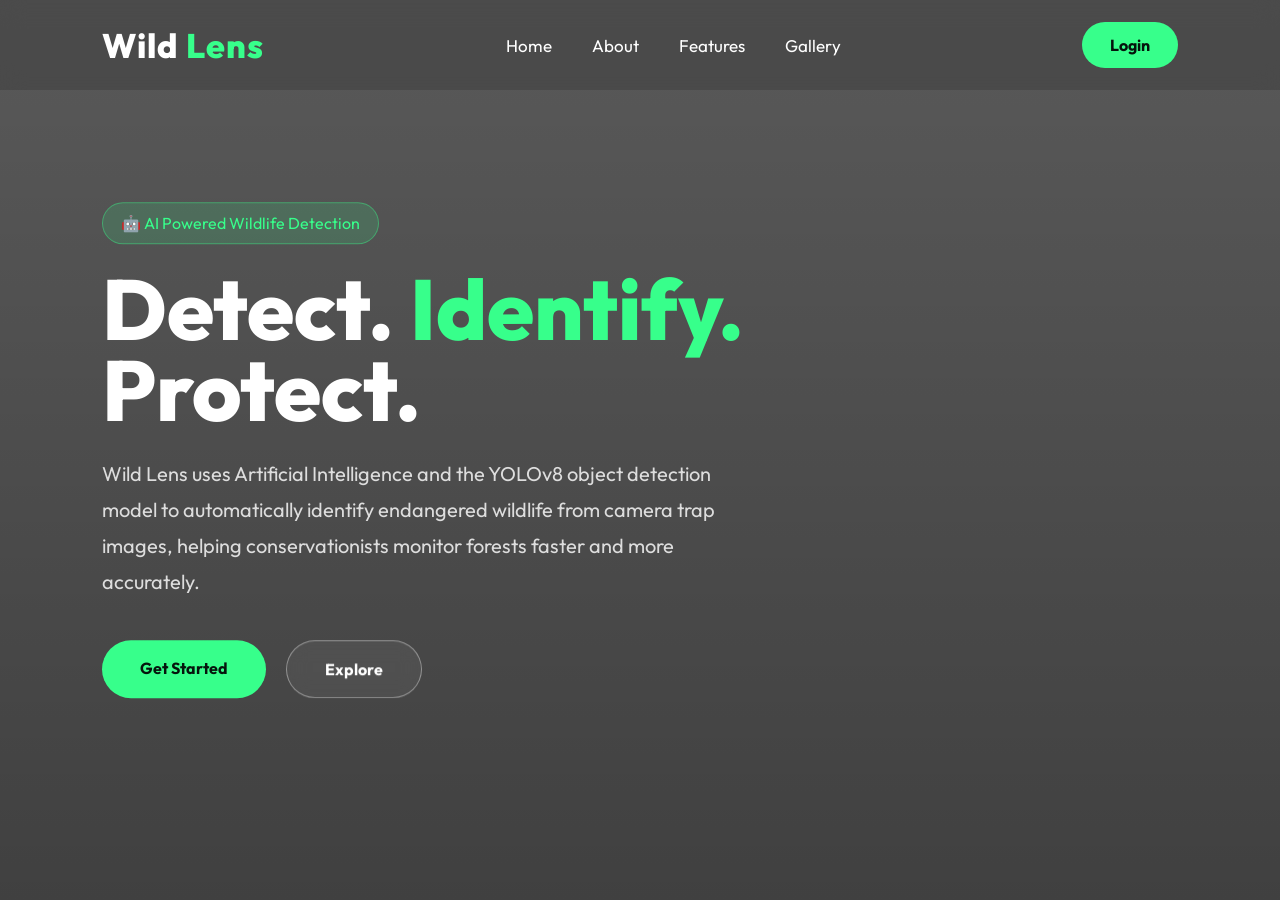
==== frontend/index.html @ 8aa2757b "Add Flask backend, frontend, auth, admin and two-stage pipeline" ====
<!DOCTYPE html>
<html lang="en">
<head>
<meta charset="UTF-8">
<meta name="viewport" content="width=device-width, initial-scale=1.0">
<title>Wild Lens | AI Wildlife Detection</title>

<link href="https://fonts.googleapis.com/css2?family=Outfit:wght@300;400;500;600;700;800&display=swap" rel="stylesheet">

<style>
*{
margin:0;
padding:0;
box-sizing:border-box;
font-family:'Outfit',sans-serif;
}

body{
overflow:hidden;
color:#fff;
}

.hero{
height:100vh;
background:
linear-gradient(rgba(0,0,0,.65),rgba(0,0,0,.75)),
url("https://upload.wikimedia.org/wikipedia/commons/5/56/Tiger.50.jpg");
background-size:cover;
background-position:center;
position:relative;
}

/* NAVBAR */

nav{
position:absolute;
top:0;
left:0;
width:100%;
padding:22px 8%;
display:flex;
justify-content:space-between;
align-items:center;
backdrop-filter:blur(12px);
background:rgba(0,0,0,.15);
}

.logo{
font-size:34px;
font-weight:800;
letter-spacing:1px;
}

.logo span{
color:#37ff8b;
}

nav ul{
display:flex;
list-style:none;
gap:40px;
}

nav ul li a{
text-decoration:none;
color:white;
font-size:17px;
transition:.3s;
}

nav ul li a:hover{
color:#37ff8b;
}

.login{
padding:13px 28px;
background:#37ff8b;
border-radius:40px;
color:#05140c;
text-decoration:none;
font-weight:700;
transition:.3s;
}

.login:hover{
box-shadow:0 0 20px #37ff8b;
}

/* HERO */

.content{
position:absolute;
top:50%;
left:8%;
transform:translateY(-50%);
max-width:650px;
}

.badge{
display:inline-block;
padding:10px 18px;
background:rgba(55,255,139,.15);
border:1px solid rgba(55,255,139,.4);
border-radius:30px;
color:#37ff8b;
margin-bottom:25px;
}

h1{
font-size:85px;
line-height:.95;
margin-bottom:25px;
font-weight:800;
}

.green{
color:#37ff8b;
}

p{
font-size:20px;
line-height:1.8;
color:#ddd;
margin-bottom:40px;
}

.buttons{
display:flex;
gap:20px;
}

.btn{
padding:18px 38px;
border-radius:50px;
text-decoration:none;
font-weight:700;
transition:.3s;
}

.primary{
background:#37ff8b;
color:#06150d;
}

.primary:hover{
transform:translateY(-5px);
box-shadow:0 0 35px #37ff8b;
}

.secondary{
border:1px solid rgba(255,255,255,.4);
color:white;
background:rgba(255,255,255,.05);
backdrop-filter:blur(10px);
}

.secondary:hover{
background:rgba(255,255,255,.12);
}

.scroll{
position:absolute;
bottom:20px;
left:50%;
transform:translateX(-50%);
font-size:14px;
letter-spacing:3px;
}

@media(max-width:900px){

nav ul{
display:none;
}

h1{
font-size:55px;
}

.content{
left:6%;
right:6%;
}

.buttons{
flex-direction:column;
width:220px;
}

}
</style>

</head>

<body>

<section class="hero">

<nav>

<div class="logo">
Wild <span>Lens</span>
</div>

<ul>
<li><a href="#">Home</a></li>
<li><a href="#">About</a></li>
<li><a href="#">Features</a></li>
<li><a href="#">Gallery</a></li>
</ul>

<a href="login.html" class="login">Login</a>

</nav>

<div class="content">

<div class="badge">
🤖 AI Powered Wildlife Detection
</div>

<h1>
Detect.
<span class="green">Identify.</span>
Protect.
</h1>

<p>
Wild Lens uses Artificial Intelligence and the YOLOv8 object detection model to automatically identify endangered wildlife from camera trap images, helping conservationists monitor forests faster and more accurately.
</p>

<div class="buttons">
<a href="login.html" class="btn primary">Get Started</a>
<a href="#" class="btn secondary">Explore</a>
</div>

</div>

</section>

</body>
</html>
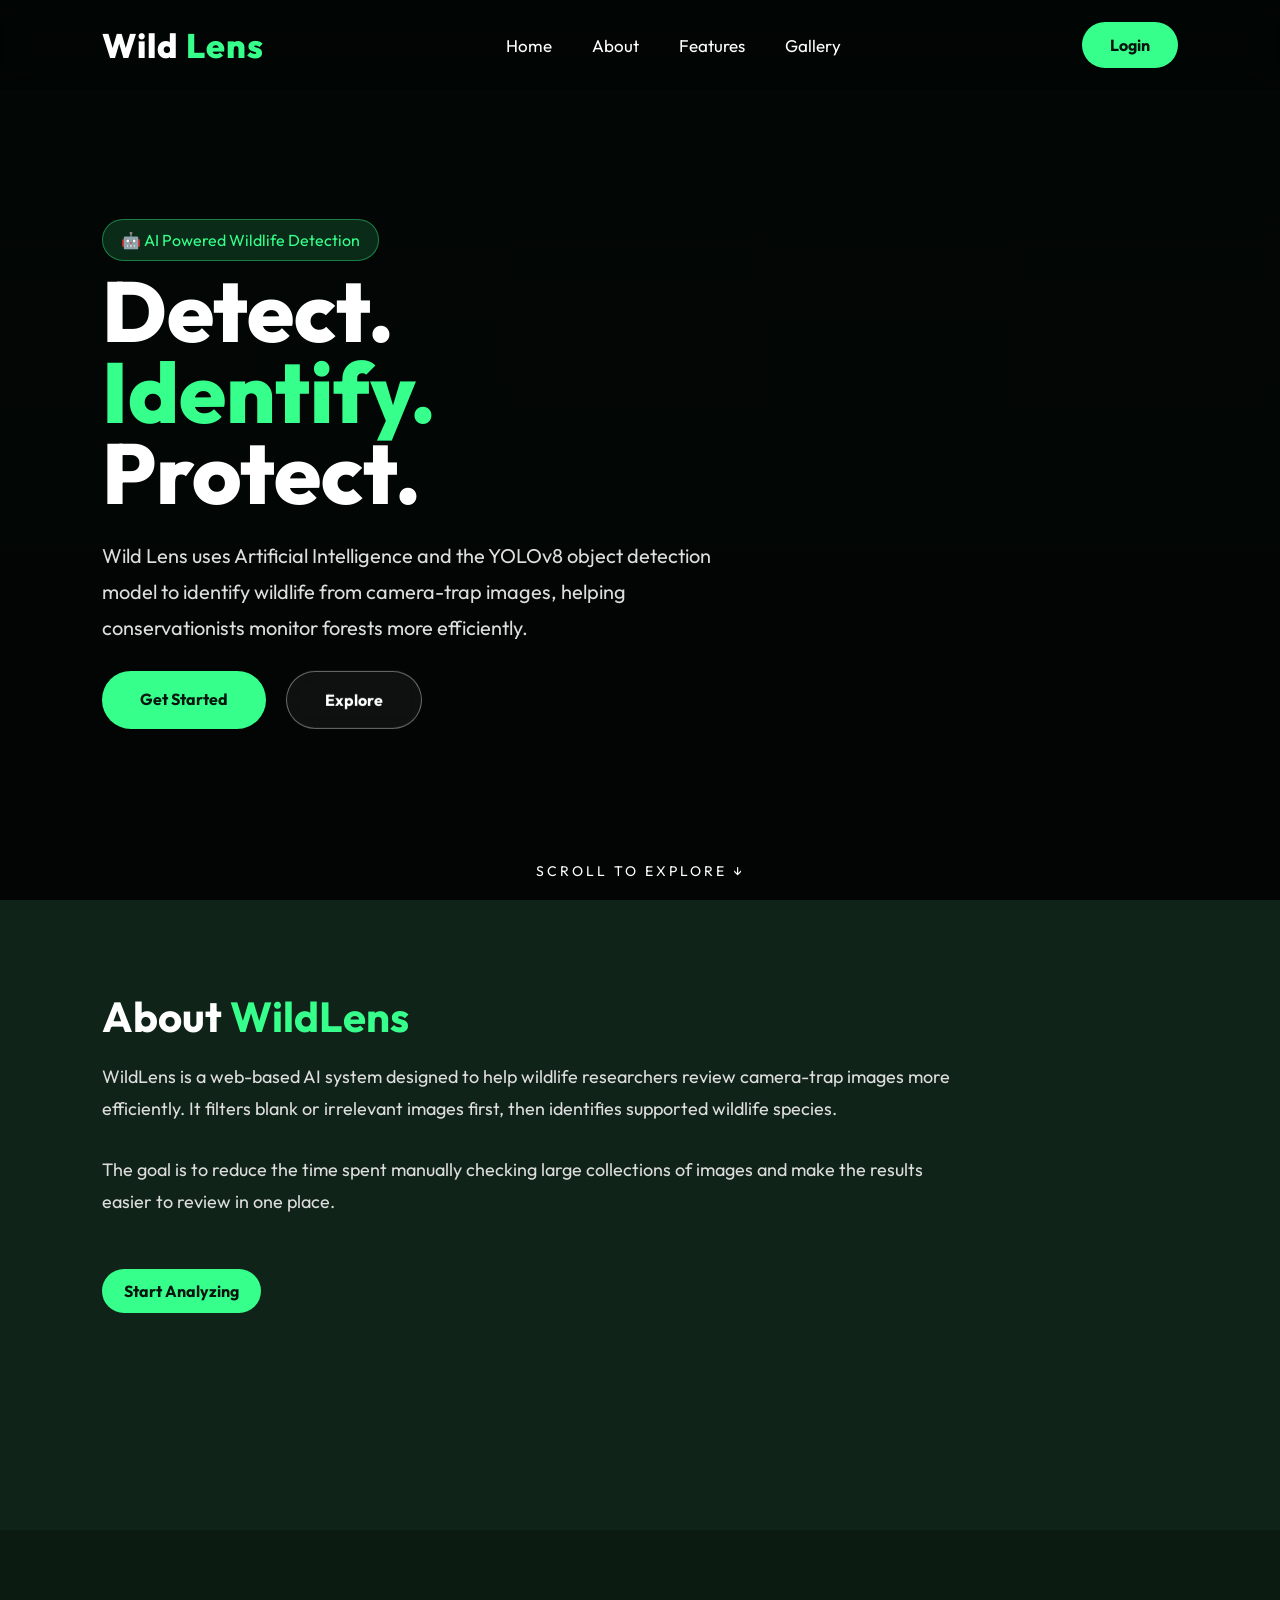
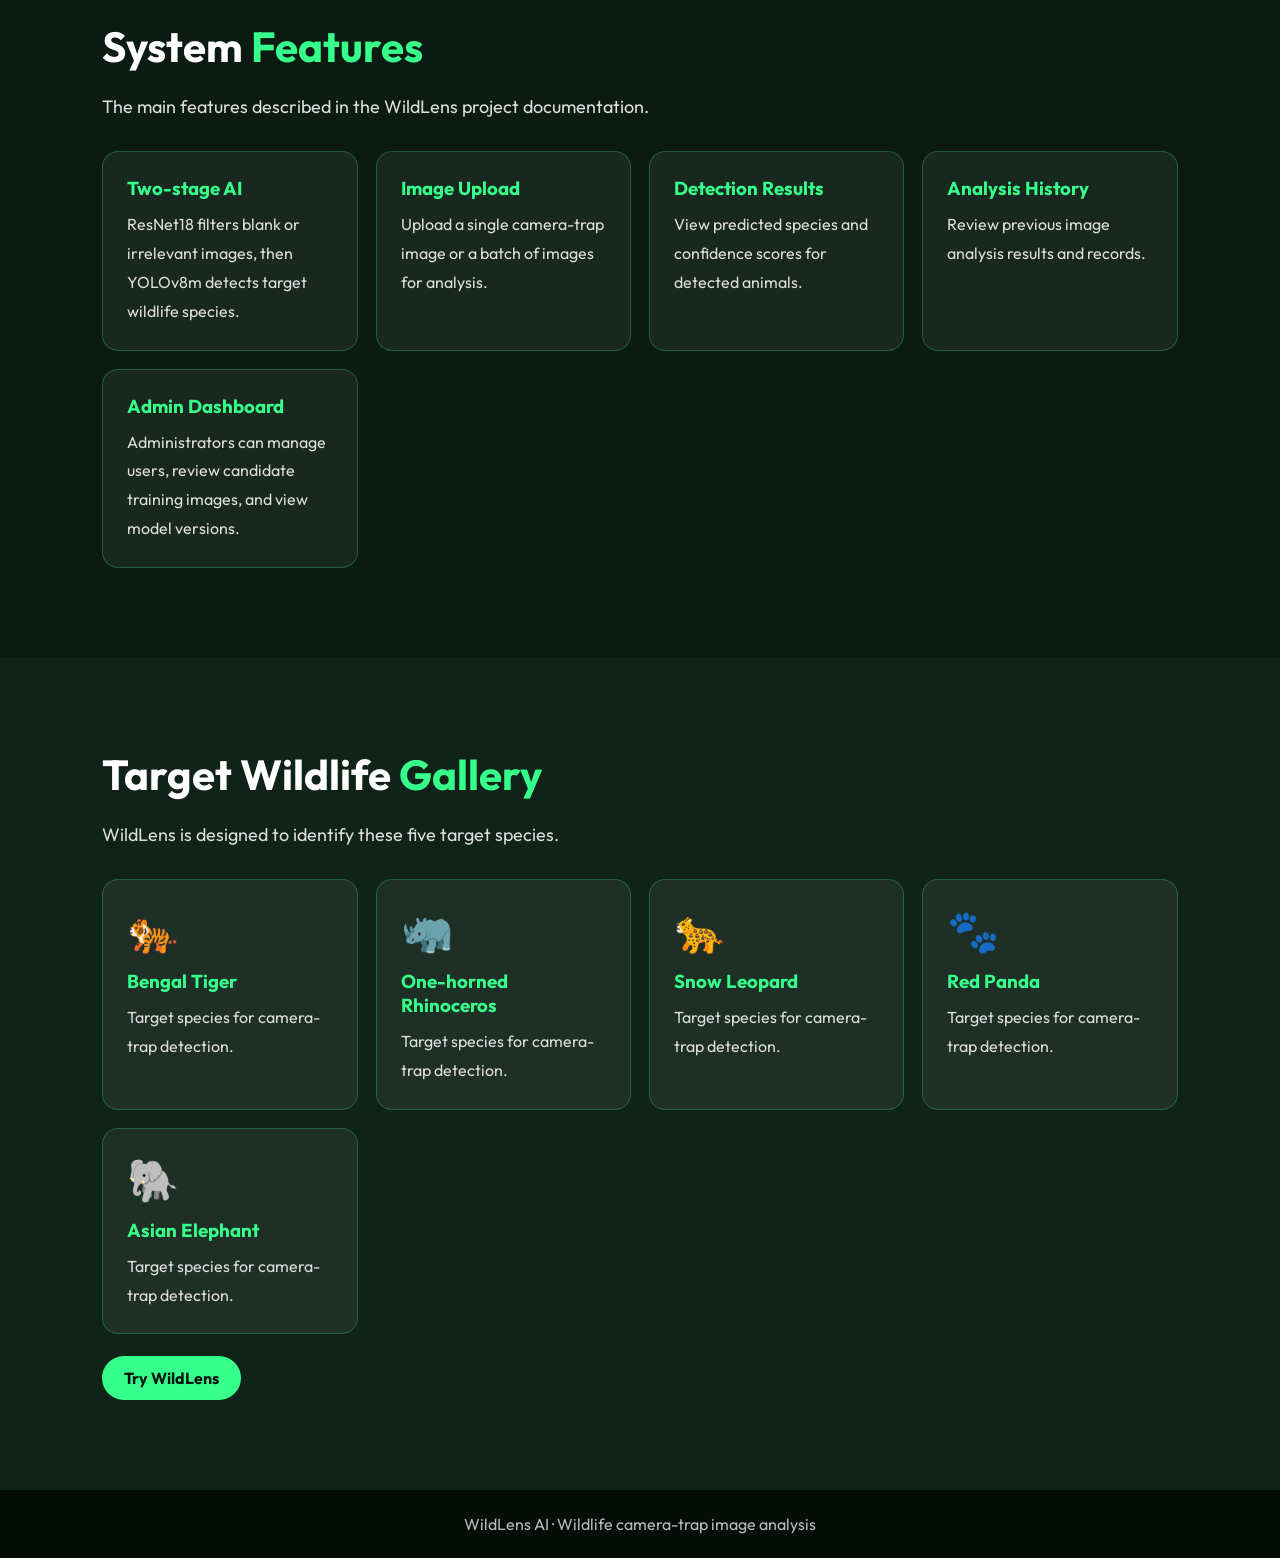
==== commit aecd1e05: "Add screenshots" ====
--- a/frontend/index.html
+++ b/frontend/index.html
@@ -1,242 +1,437 @@
-<!DOCTYPE html>
+<!doctype html>
 <html lang="en">
-<head>
-<meta charset="UTF-8">
-<meta name="viewport" content="width=device-width, initial-scale=1.0">
-<title>Wild Lens | AI Wildlife Detection</title>
-
-<link href="https://fonts.googleapis.com/css2?family=Outfit:wght@300;400;500;600;700;800&display=swap" rel="stylesheet">
-
-<style>
-*{
-margin:0;
-padding:0;
-box-sizing:border-box;
-font-family:'Outfit',sans-serif;
-}
-
-body{
-overflow:hidden;
-color:#fff;
-}
-
-.hero{
-height:100vh;
-background:
-linear-gradient(rgba(0,0,0,.65),rgba(0,0,0,.75)),
-url("https://upload.wikimedia.org/wikipedia/commons/5/56/Tiger.50.jpg");
-background-size:cover;
-background-position:center;
-position:relative;
-}
-
-/* NAVBAR */
-
-nav{
-position:absolute;
-top:0;
-left:0;
-width:100%;
-padding:22px 8%;
-display:flex;
-justify-content:space-between;
-align-items:center;
-backdrop-filter:blur(12px);
-background:rgba(0,0,0,.15);
-}
-
-.logo{
-font-size:34px;
-font-weight:800;
-letter-spacing:1px;
-}
-
-.logo span{
-color:#37ff8b;
-}
-
-nav ul{
-display:flex;
-list-style:none;
-gap:40px;
-}
-
-nav ul li a{
-text-decoration:none;
-color:white;
-font-size:17px;
-transition:.3s;
-}
-
-nav ul li a:hover{
-color:#37ff8b;
-}
-
-.login{
-padding:13px 28px;
-background:#37ff8b;
-border-radius:40px;
-color:#05140c;
-text-decoration:none;
-font-weight:700;
-transition:.3s;
-}
-
-.login:hover{
-box-shadow:0 0 20px #37ff8b;
-}
-
-/* HERO */
-
-.content{
-position:absolute;
-top:50%;
-left:8%;
-transform:translateY(-50%);
-max-width:650px;
-}
-
-.badge{
-display:inline-block;
-padding:10px 18px;
-background:rgba(55,255,139,.15);
-border:1px solid rgba(55,255,139,.4);
-border-radius:30px;
-color:#37ff8b;
-margin-bottom:25px;
-}
-
-h1{
-font-size:85px;
-line-height:.95;
-margin-bottom:25px;
-font-weight:800;
-}
-
-.green{
-color:#37ff8b;
-}
-
-p{
-font-size:20px;
-line-height:1.8;
-color:#ddd;
-margin-bottom:40px;
-}
-
-.buttons{
-display:flex;
-gap:20px;
-}
-
-.btn{
-padding:18px 38px;
-border-radius:50px;
-text-decoration:none;
-font-weight:700;
-transition:.3s;
-}
-
-.primary{
-background:#37ff8b;
-color:#06150d;
-}
-
-.primary:hover{
-transform:translateY(-5px);
-box-shadow:0 0 35px #37ff8b;
-}
-
-.secondary{
-border:1px solid rgba(255,255,255,.4);
-color:white;
-background:rgba(255,255,255,.05);
-backdrop-filter:blur(10px);
-}
-
-.secondary:hover{
-background:rgba(255,255,255,.12);
-}
-
-.scroll{
-position:absolute;
-bottom:20px;
-left:50%;
-transform:translateX(-50%);
-font-size:14px;
-letter-spacing:3px;
-}
-
-@media(max-width:900px){
-
-nav ul{
-display:none;
-}
-
-h1{
-font-size:55px;
-}
-
-.content{
-left:6%;
-right:6%;
-}
-
-.buttons{
-flex-direction:column;
-width:220px;
-}
-
-}
-</style>
-
-</head>
-
-<body>
-
-<section class="hero">
-
-<nav>
-
-<div class="logo">
-Wild <span>Lens</span>
-</div>
-
-<ul>
-<li><a href="#">Home</a></li>
-<li><a href="#">About</a></li>
-<li><a href="#">Features</a></li>
-<li><a href="#">Gallery</a></li>
-</ul>
-
-<a href="login.html" class="login">Login</a>
-
-</nav>
-
-<div class="content">
-
-<div class="badge">
-🤖 AI Powered Wildlife Detection
-</div>
-
-<h1>
-Detect.
-<span class="green">Identify.</span>
-Protect.
-</h1>
-
-<p>
-Wild Lens uses Artificial Intelligence and the YOLOv8 object detection model to automatically identify endangered wildlife from camera trap images, helping conservationists monitor forests faster and more accurately.
-</p>
-
-<div class="buttons">
-<a href="login.html" class="btn primary">Get Started</a>
-<a href="#" class="btn secondary">Explore</a>
-</div>
-
-</div>
-
-</section>
-
-</body>
-</html>+  <head>
+    <meta charset="UTF-8" />
+    <meta name="viewport" content="width=device-width, initial-scale=1.0" />
+    <title>Wild Lens | AI Wildlife Detection</title>
+
+    <link
+      href="https://fonts.googleapis.com/css2?family=Outfit:wght@300;400;500;600;700;800&display=swap"
+      rel="stylesheet"
+    />
+
+    <style>
+      * {
+        margin: 0;
+        padding: 0;
+        box-sizing: border-box;
+        font-family: "Outfit", sans-serif;
+      }
+
+      html {
+        scroll-behavior: smooth;
+      }
+
+      body {
+        overflow-x: hidden;
+        overflow-y: auto;
+        color: #fff;
+        background: #07130d;
+      }
+
+      /* HERO SECTION */
+      .hero {
+        min-height: 100vh;
+        background:
+          linear-gradient(rgba(0, 0, 0, 0.65), rgba(0, 0, 0, 0.75)),
+          url("https://upload.wikimedia.org/wikipedia/commons/5/56/Tiger.50.jpg");
+        background-size: cover;
+        background-position: center;
+        position: relative;
+      }
+
+      /* NAVBAR */
+      nav {
+        position: absolute;
+        top: 0;
+        left: 0;
+        width: 100%;
+        padding: 22px 8%;
+        display: flex;
+        justify-content: space-between;
+        align-items: center;
+        backdrop-filter: blur(12px);
+        background: rgba(0, 0, 0, 0.15);
+        z-index: 10;
+      }
+
+      .logo {
+        font-size: 34px;
+        font-weight: 800;
+        letter-spacing: 1px;
+      }
+
+      .logo span {
+        color: #37ff8b;
+      }
+
+      nav ul {
+        display: flex;
+        list-style: none;
+        gap: 40px;
+      }
+
+      nav ul li a {
+        text-decoration: none;
+        color: white;
+        font-size: 17px;
+        transition: 0.3s;
+      }
+
+      nav ul li a:hover {
+        color: #37ff8b;
+      }
+
+      .login {
+        padding: 13px 28px;
+        background: #37ff8b;
+        border-radius: 40px;
+        color: #05140c;
+        text-decoration: none;
+        font-weight: 700;
+        transition: 0.3s;
+      }
+
+      .login:hover {
+        box-shadow: 0 0 20px #37ff8b;
+      }
+
+      /* HERO CONTENT */
+      .content {
+        position: absolute;
+        top: 50%;
+        left: 8%;
+        transform: translateY(-50%);
+        max-width: 650px;
+      }
+
+      .badge {
+        display: inline-block;
+        padding: 10px 18px;
+        background: rgba(55, 255, 139, 0.15);
+        border: 1px solid rgba(55, 255, 139, 0.4);
+        border-radius: 30px;
+        color: #37ff8b;
+        margin-bottom: 10px;
+        margin-top: 48px;
+      }
+
+      h1 {
+        font-size: 85px;
+        line-height: 0.95;
+        margin-bottom: 25px;
+        font-weight: 800;
+      }
+
+      .green {
+        color: #37ff8b;
+      }
+
+      p {
+        font-size: 20px;
+        line-height: 1.8;
+        color: #ddd;
+        margin-bottom: 25px;
+      }
+
+      .buttons {
+        display: flex;
+        gap: 20px;
+      }
+
+      .btn {
+        padding: 18px 38px;
+        border-radius: 50px;
+        text-decoration: none;
+        font-weight: 700;
+        transition: 0.3s;
+      }
+
+      .primary {
+        background: #37ff8b;
+        color: #06150d;
+      }
+
+      .primary:hover {
+        transform: translateY(-5px);
+        box-shadow: 0 0 35px #37ff8b;
+      }
+
+      .secondary {
+        border: 1px solid rgba(255, 255, 255, 0.4);
+        color: white;
+        background: rgba(255, 255, 255, 0.05);
+        backdrop-filter: blur(10px);
+      }
+
+      .secondary:hover {
+        background: rgba(255, 255, 255, 0.12);
+      }
+
+      .scroll {
+        position: absolute;
+        bottom: 20px;
+        left: 50%;
+        transform: translateX(-50%);
+        font-size: 14px;
+        letter-spacing: 3px;
+      }
+
+      /* INFORMATION SECTIONS */
+      .info-section {
+        min-height: 70vh;
+        padding: 90px 8%;
+        background: #0b1b12;
+        scroll-margin-top: 20px;
+      }
+
+      .info-section:nth-of-type(even) {
+        background: #102319;
+      }
+
+      .info-section h2 {
+        font-size: 42px;
+        margin-bottom: 18px;
+      }
+
+      .info-section h2 span {
+        color: #37ff8b;
+      }
+
+      .info-section .section-intro {
+        max-width: 850px;
+        font-size: 18px;
+        margin-bottom: 28px;
+      }
+
+      .feature-grid,
+      .gallery-grid {
+        display: grid;
+        grid-template-columns: repeat(auto-fit, minmax(210px, 1fr));
+        gap: 18px;
+      }
+
+      .info-card,
+      .species-card {
+        padding: 24px;
+        border: 1px solid rgba(55, 255, 139, 0.25);
+        background: rgba(255, 255, 255, 0.06);
+        border-radius: 16px;
+      }
+
+      .info-card h3,
+      .species-card h3 {
+        color: #37ff8b;
+        margin-bottom: 10px;
+      }
+
+      .info-card p,
+      .species-card p {
+        font-size: 16px;
+        margin: 0;
+      }
+
+      .species-icon {
+        font-size: 42px;
+        margin-bottom: 12px;
+      }
+
+      .section-link {
+        display: inline-block;
+        margin-top: 22px;
+        padding: 12px 22px;
+        background: #37ff8b;
+        color: #06150d;
+        text-decoration: none;
+        font-weight: 700;
+        border-radius: 30px;
+      }
+
+      .section-link:hover {
+        box-shadow: 0 0 18px #37ff8b;
+      }
+
+      footer {
+        padding: 24px 8%;
+        text-align: center;
+        color: #bbb;
+        background: #050d08;
+      }
+
+      /* RESPONSIVE DESIGN */
+      @media (max-width: 900px) {
+        nav ul {
+          display: none;
+        }
+
+        h1 {
+          font-size: 55px;
+        }
+
+        .content {
+          left: 6%;
+          right: 6%;
+        }
+
+        .buttons {
+          flex-direction: column;
+          width: 220px;
+        }
+
+        .info-section h2 {
+          font-size: 34px;
+        }
+      }
+    </style>
+  </head>
+
+  <body>
+    <!-- HOME SECTION -->
+    <section class="hero" id="home">
+      <nav>
+        <div class="logo">Wild <span>Lens</span></div>
+
+        <ul>
+          <li><a href="#home">Home</a></li>
+          <li><a href="#about">About</a></li>
+          <li><a href="#features">Features</a></li>
+          <li><a href="#gallery">Gallery</a></li>
+        </ul>
+
+        <a href="login.html" class="login">Login</a>
+      </nav>
+
+      <div class="content">
+        <div class="badge">🤖 AI Powered Wildlife Detection</div>
+
+        <h1>
+          Detect.<br />
+          <span class="green">Identify.</span><br />
+          Protect.
+        </h1>
+
+        <p>
+          Wild Lens uses Artificial Intelligence and the YOLOv8 object detection
+          model to identify wildlife from camera-trap images, helping
+          conservationists monitor forests more efficiently.
+        </p>
+
+        <div class="buttons">
+          <a href="login.html" class="btn primary">Get Started</a>
+          <a href="#about" class="btn secondary">Explore</a>
+        </div>
+      </div>
+
+      <div class="scroll">SCROLL TO EXPLORE ↓</div>
+    </section>
+
+    <!-- ABOUT SECTION -->
+    <section class="info-section" id="about">
+      <h2>About <span>WildLens</span></h2>
+
+      <p class="section-intro">
+        WildLens is a web-based AI system designed to help wildlife researchers
+        review camera-trap images more efficiently. It filters blank or
+        irrelevant images first, then identifies supported wildlife species.
+      </p>
+
+      <p class="section-intro">
+        The goal is to reduce the time spent manually checking large collections
+        of images and make the results easier to review in one place.
+      </p>
+
+      <a class="section-link" href="login.html">Start Analyzing</a>
+    </section>
+
+    <!-- FEATURES SECTION -->
+    <section class="info-section" id="features">
+      <h2>System <span>Features</span></h2>
+
+      <p class="section-intro">
+        The main features described in the WildLens project documentation.
+      </p>
+
+      <div class="feature-grid">
+        <article class="info-card">
+          <h3>Two-stage AI</h3>
+          <p>
+            ResNet18 filters blank or irrelevant images, then YOLOv8m detects
+            target wildlife species.
+          </p>
+        </article>
+
+        <article class="info-card">
+          <h3>Image Upload</h3>
+          <p>
+            Upload a single camera-trap image or a batch of images for analysis.
+          </p>
+        </article>
+
+        <article class="info-card">
+          <h3>Detection Results</h3>
+          <p>
+            View predicted species and confidence scores for detected animals.
+          </p>
+        </article>
+
+        <article class="info-card">
+          <h3>Analysis History</h3>
+          <p>Review previous image analysis results and records.</p>
+        </article>
+
+        <article class="info-card">
+          <h3>Admin Dashboard</h3>
+          <p>
+            Administrators can manage users, review candidate training images,
+            and view model versions.
+          </p>
+        </article>
+      </div>
+    </section>
+
+    <!-- GALLERY SECTION -->
+    <section class="info-section" id="gallery">
+      <h2>Target Wildlife <span>Gallery</span></h2>
+
+      <p class="section-intro">
+        WildLens is designed to identify these five target species.
+      </p>
+
+      <div class="gallery-grid">
+        <article class="species-card">
+          <div class="species-icon">🐅</div>
+          <h3>Bengal Tiger</h3>
+          <p>Target species for camera-trap detection.</p>
+        </article>
+
+        <article class="species-card">
+          <div class="species-icon">🦏</div>
+          <h3>One-horned Rhinoceros</h3>
+          <p>Target species for camera-trap detection.</p>
+        </article>
+
+        <article class="species-card">
+          <div class="species-icon">🐆</div>
+          <h3>Snow Leopard</h3>
+          <p>Target species for camera-trap detection.</p>
+        </article>
+
+        <article class="species-card">
+          <div class="species-icon">🐾</div>
+          <h3>Red Panda</h3>
+          <p>Target species for camera-trap detection.</p>
+        </article>
+
+        <article class="species-card">
+          <div class="species-icon">🐘</div>
+          <h3>Asian Elephant</h3>
+          <p>Target species for camera-trap detection.</p>
+        </article>
+      </div>
+
+      <a class="section-link" href="login.html">Try WildLens</a>
+    </section>
+
+    <footer>WildLens AI · Wildlife camera-trap image analysis</footer>
+  </body>
+</html>
